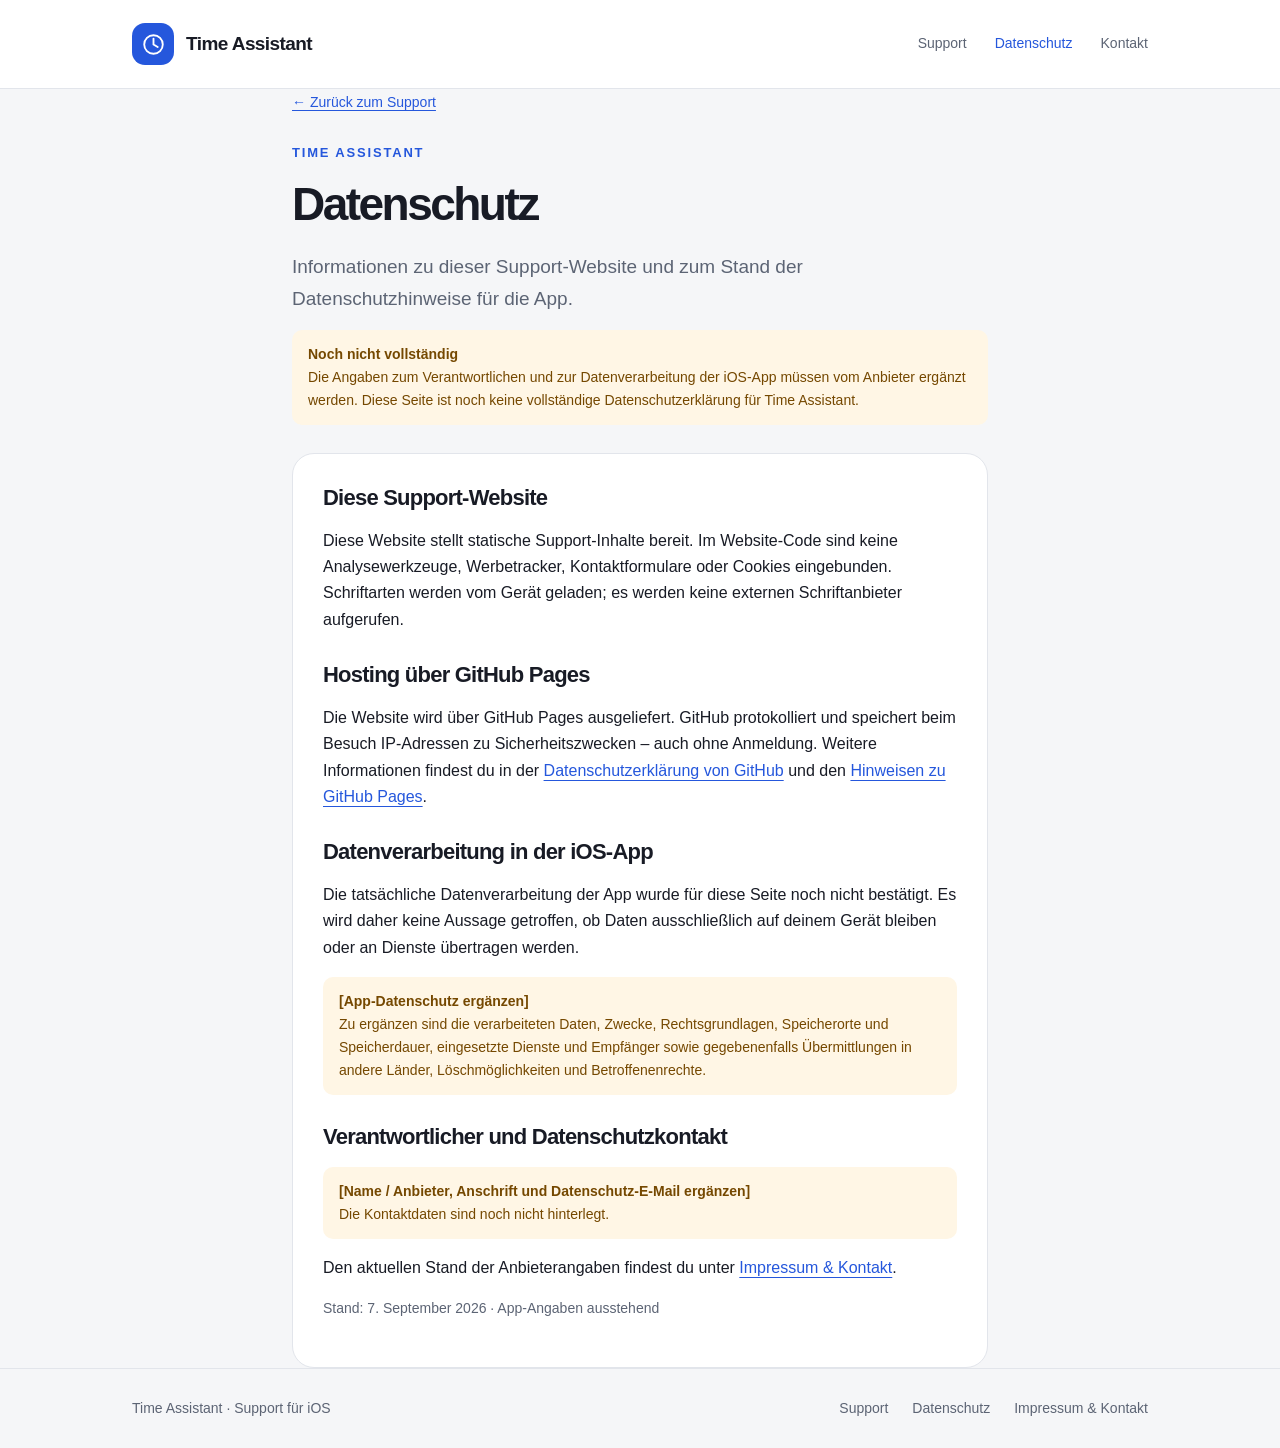
==== datenschutz.html @ ed407273 "Add responsive Time Assistant support website" ====
<!doctype html><html lang="de"><head><meta charset="utf-8"><meta name="viewport" content="width=device-width,initial-scale=1"><meta name="description" content="Datenschutzhinweise für die Support-Website von Time Assistant und noch zu ergänzende App-Angaben."><meta name="theme-color" content="#2557dc"><title>Datenschutz · Time Assistant</title><link rel="stylesheet" href="styles.css"><link rel="icon" href="favicon.svg" type="image/svg+xml"></head><body><a class="skip" href="#inhalt">Zum Inhalt springen</a><header><div class="wrap bar"><a class="brand" href="index.html"><span class="mark" aria-hidden="true"><svg viewBox="0 0 32 32" fill="none" stroke="currentColor" stroke-width="2.2" stroke-linecap="round"><circle cx="16" cy="16" r="11"/><path d="M16 9v7l5 3"/></svg></span>Time Assistant</a><nav aria-label="Hauptnavigation"><a href="index.html">Support</a><a href="datenschutz.html" aria-current="page">Datenschutz</a><a href="impressum.html">Kontakt</a></nav></div></header><main id="inhalt" class="wrap document"><a class="back" href="index.html">← Zurück zum Support</a><p class="eyebrow">Time Assistant</p><h1>Datenschutz</h1><p class="lead">Informationen zu dieser Support-Website und zum Stand der Datenschutzhinweise für die App.</p><div class="placeholder"><strong>Noch nicht vollständig</strong>Die Angaben zum Verantwortlichen und zur Datenverarbeitung der iOS-App müssen vom Anbieter ergänzt werden. Diese Seite ist noch keine vollständige Datenschutzerklärung für Time Assistant.</div><section class="card"><h2>Diese Support-Website</h2><p>Diese Website stellt statische Support-Inhalte bereit. Im Website-Code sind keine Analysewerkzeuge, Werbetracker, Kontaktformulare oder Cookies eingebunden. Schriftarten werden vom Gerät geladen; es werden keine externen Schriftanbieter aufgerufen.</p><h2>Hosting über GitHub Pages</h2><p>Die Website wird über GitHub Pages ausgeliefert. GitHub protokolliert und speichert beim Besuch IP-Adressen zu Sicherheitszwecken – auch ohne Anmeldung. Weitere Informationen findest du in der <a href="https://docs.github.com/en/site-policy/privacy-policies/github-general-privacy-statement">Datenschutzerklärung von GitHub</a> und den <a href="https://docs.github.com/en/pages/getting-started-with-github-pages/what-is-github-pages">Hinweisen zu GitHub Pages</a>.</p><h2>Datenverarbeitung in der iOS-App</h2><p>Die tatsächliche Datenverarbeitung der App wurde für diese Seite noch nicht bestätigt. Es wird daher keine Aussage getroffen, ob Daten ausschließlich auf deinem Gerät bleiben oder an Dienste übertragen werden.</p><p class="placeholder"><strong>[App-Datenschutz ergänzen]</strong>Zu ergänzen sind die verarbeiteten Daten, Zwecke, Rechtsgrundlagen, Speicherorte und Speicherdauer, eingesetzte Dienste und Empfänger sowie gegebenenfalls Übermittlungen in andere Länder, Löschmöglichkeiten und Betroffenenrechte.</p><h2>Verantwortlicher und Datenschutzkontakt</h2><p class="placeholder"><strong>[Name / Anbieter, Anschrift und Datenschutz-E-Mail ergänzen]</strong>Die Kontaktdaten sind noch nicht hinterlegt.</p><p>Den aktuellen Stand der Anbieterangaben findest du unter <a href="impressum.html">Impressum &amp; Kontakt</a>.</p><p class="small">Stand: 7. September 2026 · App-Angaben ausstehend</p></section></main><footer><div class="wrap footer-row"><p>Time Assistant <span aria-hidden="true">·</span> Support für iOS</p><div class="footer-links"><a href="index.html">Support</a><a href="datenschutz.html">Datenschutz</a><a href="impressum.html">Impressum &amp; Kontakt</a></div></div></footer></body></html>
---- styles.css ----
:root{color-scheme:light dark;--bg:#f5f6f8;--surface:#fff;--ink:#181b25;--muted:#5c6474;--line:#e2e5eb;--accent:#2557dc;--tint:#edf2ff;--notice:#fff6e5;--notice-ink:#754800}*{box-sizing:border-box}html{scroll-behavior:smooth;scroll-padding-top:6rem}body{margin:0;font-family:-apple-system,BlinkMacSystemFont,"Segoe UI",sans-serif;font-size:16px;line-height:1.65;background:var(--bg);color:var(--ink);-webkit-font-smoothing:antialiased}a{color:var(--accent);text-underline-offset:.22em}a:hover{text-decoration:underline}a:focus-visible,summary:focus-visible{outline:3px solid var(--accent);outline-offset:5px;border-radius:5px}.skip{position:absolute;left:1rem;top:-5rem;padding:.7rem;background:var(--surface);z-index:3}.skip:focus{top:1rem}.wrap{max-width:1080px;margin:auto;padding:0 32px}header{background:var(--surface);border-bottom:1px solid var(--line)}.bar{display:flex;align-items:center;justify-content:space-between;gap:24px;min-height:88px}.brand{display:flex;align-items:center;gap:12px;color:var(--ink);font-weight:650;text-decoration:none;letter-spacing:-.03em;font-size:19px}.mark{display:grid;place-items:center;width:42px;height:42px;background:var(--accent);color:white;border-radius:13px;flex-shrink:0}.mark svg{width:27px;height:27px}nav{display:flex;gap:28px}nav a{font-size:14px;color:var(--muted);text-decoration:none}nav a[aria-current=page]{color:var(--accent)}main{padding-top:68px;padding-bottom:76px}.eyebrow{color:var(--accent);font-size:13px;font-weight:700;letter-spacing:.14em;text-transform:uppercase;margin:0 0 16px}h1{font-size:clamp(38px,6vw,62px);line-height:1.08;letter-spacing:-.055em;font-weight:700;margin:0 0 22px}h2{font-size:28px;line-height:1.25;letter-spacing:-.035em;margin:0 0 16px}h3{font-size:18px;line-height:1.4;margin:0 0 8px}p{margin:0 0 16px}.lead{font-size:19px;line-height:1.65;color:var(--muted);max-width:570px}.intro{display:grid;grid-template-columns:1.25fr 1fr;gap:64px;align-items:start}.intro-copy{padding:16px 0 30px}.button{display:inline-flex;align-items:center;justify-content:center;min-height:48px;background:var(--accent);color:#fff;border-radius:12px;text-decoration:none;padding:11px 21px;font-size:15px;font-weight:600;margin-top:12px}.button:hover{filter:brightness(.92);text-decoration:none}.card{background:var(--surface);border:1px solid var(--line);border-radius:22px;padding:30px}.contact-card{border-top:4px solid var(--accent)}.small{font-size:14px;color:var(--muted)}.badge{display:inline-block;font-size:12px;letter-spacing:.045em;font-weight:700;background:var(--notice);color:var(--notice-ink);border-radius:6px;padding:3px 8px;margin-bottom:16px}.placeholder{background:var(--notice);color:var(--notice-ink);padding:13px 16px;border-radius:10px;font-size:14px;overflow-wrap:anywhere}.placeholder strong{display:block}.contact-card h2{font-size:24px}.contact-card p:last-child{margin-bottom:0}.section{margin-top:66px}.section-head{display:flex;align-items:baseline;justify-content:space-between;gap:20px;margin-bottom:20px}.section-head p{color:var(--muted);font-size:14px}.faq{border:1px solid var(--line);border-radius:20px;overflow:hidden;background:var(--surface)}details+details{border-top:1px solid var(--line)}summary{cursor:pointer;display:flex;justify-content:space-between;align-items:center;gap:20px;padding:23px 26px;list-style:none;font-weight:600;line-height:1.45}summary::-webkit-details-marker{display:none}summary::after{content:'+';font-size:24px;font-weight:400;color:var(--accent);flex-shrink:0}details[open] summary::after{content:'−'}details p{padding:0 26px 24px;margin:0;color:var(--muted);max-width:850px}.links{display:grid;grid-template-columns:1fr 1fr;gap:20px;margin-top:24px}.link-card{display:block;text-decoration:none;color:var(--ink);padding:25px 28px}.link-card:hover{border-color:var(--accent);text-decoration:none}.link-card p{font-size:14px;color:var(--muted);margin:0}.link-card h3{display:flex;justify-content:space-between}.arrow{color:var(--accent)}footer{border-top:1px solid var(--line);padding:28px 0;color:var(--muted);font-size:14px}.footer-row{display:flex;justify-content:space-between;gap:20px}.footer-row p{margin:0}.footer-links{display:flex;flex-wrap:wrap;gap:24px}.footer-links a{color:var(--muted);text-decoration:none}.document{max-width:760px}.document h1{font-size:46px}.document .card{margin-top:28px}.document h2{font-size:22px;margin-top:28px}.document h2:first-child{margin-top:0}.document ul{padding-left:22px;color:var(--muted)}.document .back{display:inline-block;margin-bottom:28px;font-size:14px}.document p{overflow-wrap:anywhere}@media(max-width:720px){.wrap{padding:0 22px}.bar{min-height:80px;gap:16px;flex-wrap:wrap;padding-top:16px;padding-bottom:16px}nav{gap:20px}.brand{font-size:18px}main{padding-top:38px;padding-bottom:48px}.intro{grid-template-columns:1fr;gap:16px}.intro-copy{padding:0}.lead{font-size:18px}.card{padding:24px}.section{margin-top:42px}.section-head{display:block}.section-head h2{margin-bottom:8px}.section-head p{margin-bottom:0}.links{grid-template-columns:1fr;gap:14px}summary{padding:20px}details p{padding:0 20px 22px}.footer-row{flex-direction:column;gap:14px}.document h1{font-size:36px}}@media(prefers-color-scheme:dark){:root{--bg:#101216;--surface:#191c23;--ink:#f1f3f9;--muted:#adb5c6;--line:#303641;--accent:#89aaff;--tint:#202b45;--notice:#302818;--notice-ink:#f2cd86}.button,.mark{background:#365fdf;color:white}}@media(prefers-reduced-motion:reduce){html{scroll-behavior:auto}}
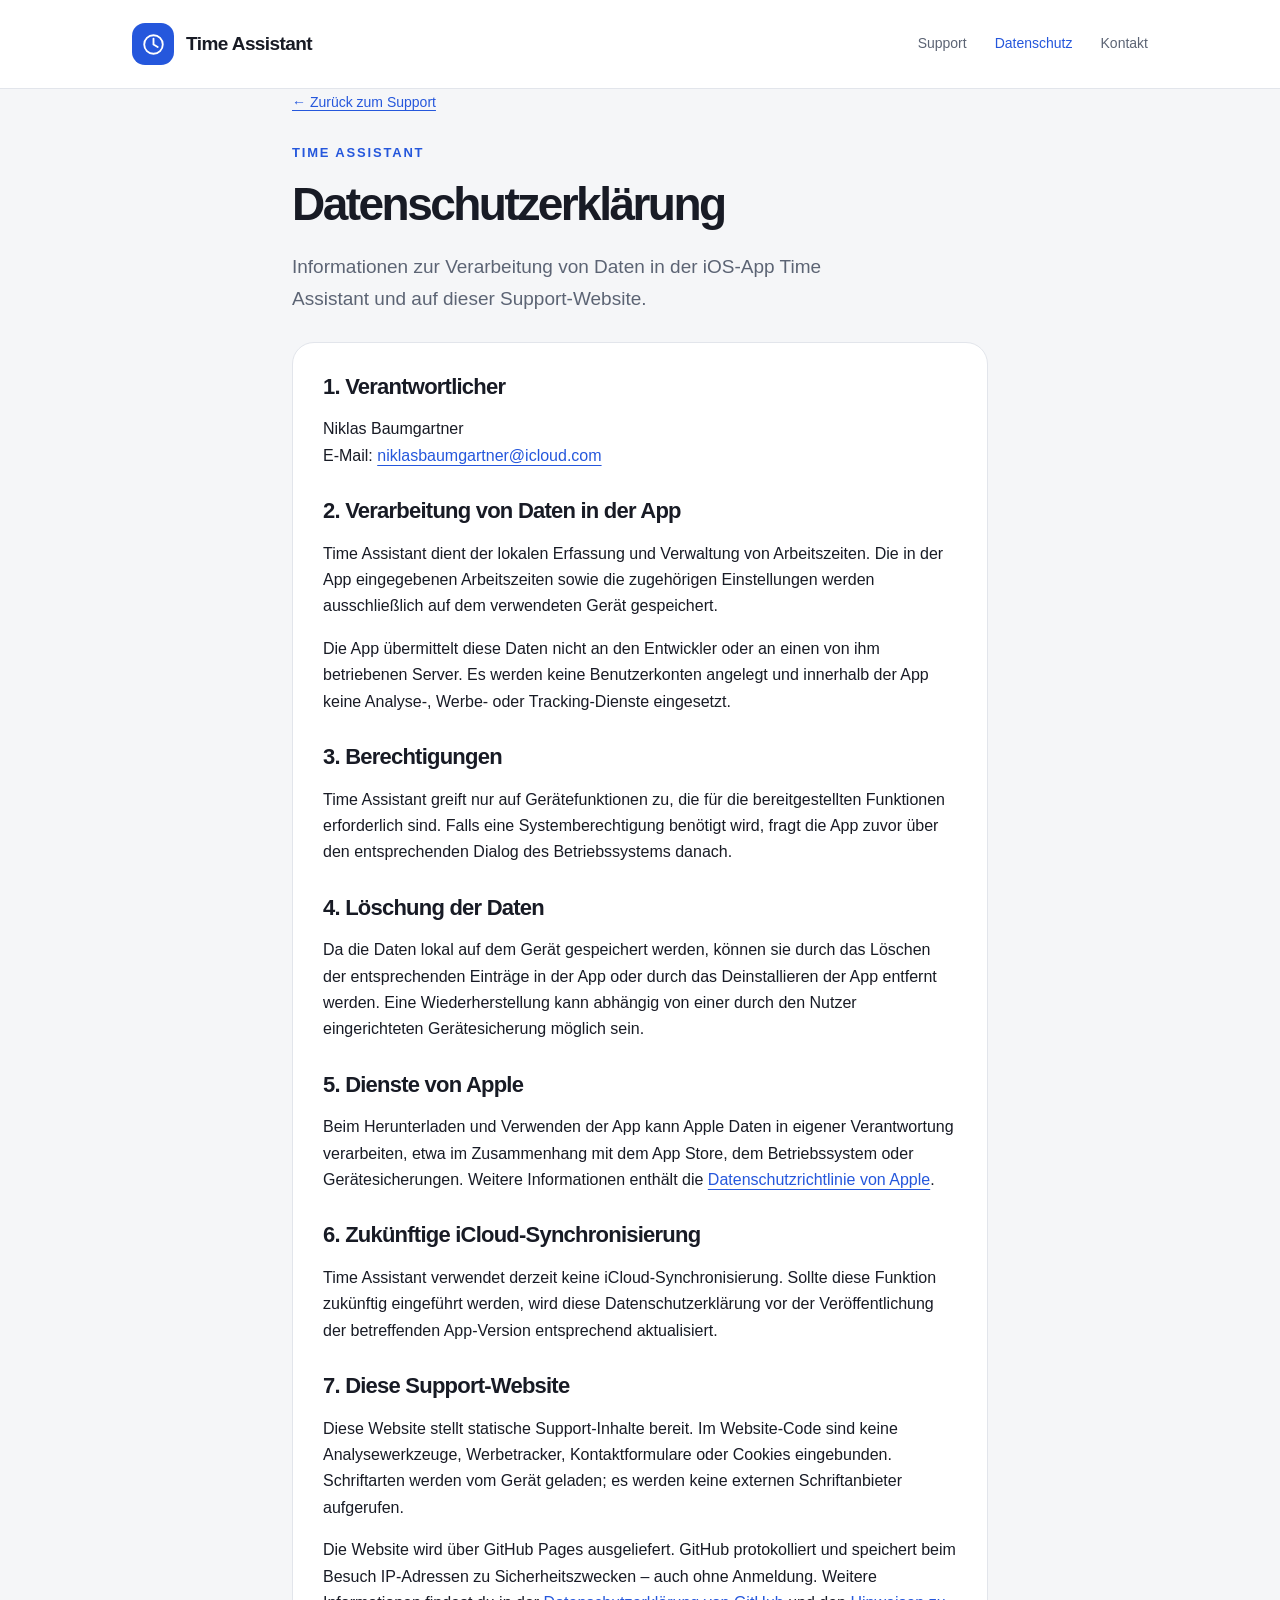
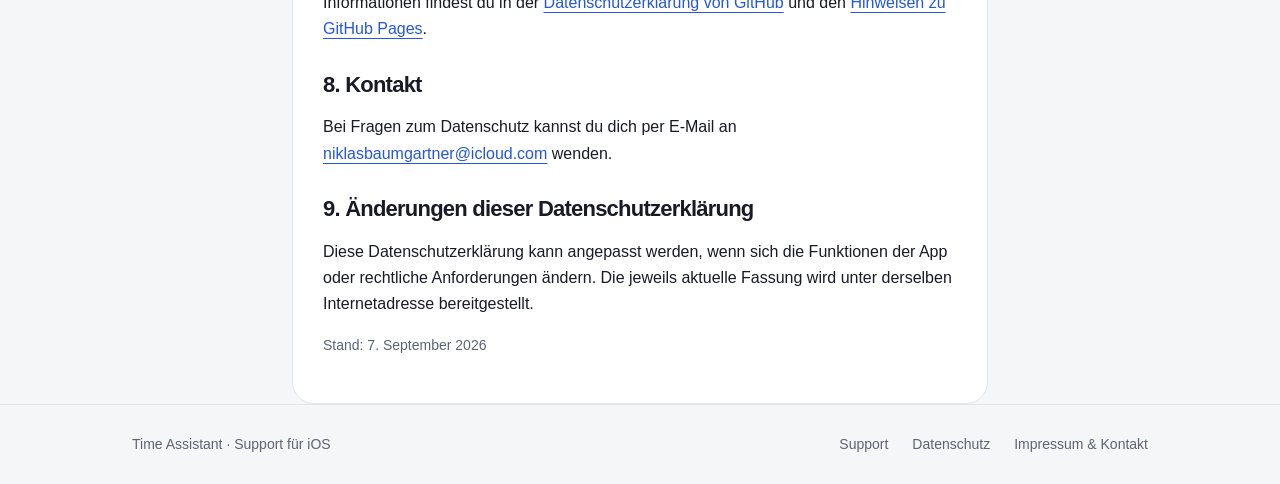
==== commit 2b35b560: "Add support email and final privacy policy" ====
--- a/datenschutz.html
+++ b/datenschutz.html
@@ -1 +1,33 @@
-<!doctype html><html lang="de"><head><meta charset="utf-8"><meta name="viewport" content="width=device-width,initial-scale=1"><meta name="description" content="Datenschutzhinweise für die Support-Website von Time Assistant und noch zu ergänzende App-Angaben."><meta name="theme-color" content="#2557dc"><title>Datenschutz · Time Assistant</title><link rel="stylesheet" href="styles.css"><link rel="icon" href="favicon.svg" type="image/svg+xml"></head><body><a class="skip" href="#inhalt">Zum Inhalt springen</a><header><div class="wrap bar"><a class="brand" href="index.html"><span class="mark" aria-hidden="true"><svg viewBox="0 0 32 32" fill="none" stroke="currentColor" stroke-width="2.2" stroke-linecap="round"><circle cx="16" cy="16" r="11"/><path d="M16 9v7l5 3"/></svg></span>Time Assistant</a><nav aria-label="Hauptnavigation"><a href="index.html">Support</a><a href="datenschutz.html" aria-current="page">Datenschutz</a><a href="impressum.html">Kontakt</a></nav></div></header><main id="inhalt" class="wrap document"><a class="back" href="index.html">← Zurück zum Support</a><p class="eyebrow">Time Assistant</p><h1>Datenschutz</h1><p class="lead">Informationen zu dieser Support-Website und zum Stand der Datenschutzhinweise für die App.</p><div class="placeholder"><strong>Noch nicht vollständig</strong>Die Angaben zum Verantwortlichen und zur Datenverarbeitung der iOS-App müssen vom Anbieter ergänzt werden. Diese Seite ist noch keine vollständige Datenschutzerklärung für Time Assistant.</div><section class="card"><h2>Diese Support-Website</h2><p>Diese Website stellt statische Support-Inhalte bereit. Im Website-Code sind keine Analysewerkzeuge, Werbetracker, Kontaktformulare oder Cookies eingebunden. Schriftarten werden vom Gerät geladen; es werden keine externen Schriftanbieter aufgerufen.</p><h2>Hosting über GitHub Pages</h2><p>Die Website wird über GitHub Pages ausgeliefert. GitHub protokolliert und speichert beim Besuch IP-Adressen zu Sicherheitszwecken – auch ohne Anmeldung. Weitere Informationen findest du in der <a href="https://docs.github.com/en/site-policy/privacy-policies/github-general-privacy-statement">Datenschutzerklärung von GitHub</a> und den <a href="https://docs.github.com/en/pages/getting-started-with-github-pages/what-is-github-pages">Hinweisen zu GitHub Pages</a>.</p><h2>Datenverarbeitung in der iOS-App</h2><p>Die tatsächliche Datenverarbeitung der App wurde für diese Seite noch nicht bestätigt. Es wird daher keine Aussage getroffen, ob Daten ausschließlich auf deinem Gerät bleiben oder an Dienste übertragen werden.</p><p class="placeholder"><strong>[App-Datenschutz ergänzen]</strong>Zu ergänzen sind die verarbeiteten Daten, Zwecke, Rechtsgrundlagen, Speicherorte und Speicherdauer, eingesetzte Dienste und Empfänger sowie gegebenenfalls Übermittlungen in andere Länder, Löschmöglichkeiten und Betroffenenrechte.</p><h2>Verantwortlicher und Datenschutzkontakt</h2><p class="placeholder"><strong>[Name / Anbieter, Anschrift und Datenschutz-E-Mail ergänzen]</strong>Die Kontaktdaten sind noch nicht hinterlegt.</p><p>Den aktuellen Stand der Anbieterangaben findest du unter <a href="impressum.html">Impressum &amp; Kontakt</a>.</p><p class="small">Stand: 7. September 2026 · App-Angaben ausstehend</p></section></main><footer><div class="wrap footer-row"><p>Time Assistant <span aria-hidden="true">·</span> Support für iOS</p><div class="footer-links"><a href="index.html">Support</a><a href="datenschutz.html">Datenschutz</a><a href="impressum.html">Impressum &amp; Kontakt</a></div></div></footer></body></html>+<!doctype html>
+<html lang="de">
+<head>
+  <meta charset="utf-8">
+  <meta name="viewport" content="width=device-width,initial-scale=1">
+  <meta name="description" content="Datenschutzerklärung für die iOS-App Time Assistant und ihre Support-Website.">
+  <meta name="theme-color" content="#2557dc">
+  <title>Datenschutz · Time Assistant</title>
+  <link rel="stylesheet" href="styles.css">
+  <link rel="icon" href="favicon.svg" type="image/svg+xml">
+</head>
+<body>
+  <a class="skip" href="#inhalt">Zum Inhalt springen</a>
+  <header><div class="wrap bar"><a class="brand" href="index.html"><span class="mark" aria-hidden="true"><svg viewBox="0 0 32 32" fill="none" stroke="currentColor" stroke-width="2.2" stroke-linecap="round"><circle cx="16" cy="16" r="11"/><path d="M16 9v7l5 3"/></svg></span>Time Assistant</a><nav aria-label="Hauptnavigation"><a href="index.html">Support</a><a href="datenschutz.html" aria-current="page">Datenschutz</a><a href="impressum.html">Kontakt</a></nav></div></header>
+  <main id="inhalt" class="wrap document">
+    <a class="back" href="index.html">← Zurück zum Support</a>
+    <p class="eyebrow">Time Assistant</p><h1>Datenschutzerklärung</h1><p class="lead">Informationen zur Verarbeitung von Daten in der iOS-App Time Assistant und auf dieser Support-Website.</p>
+    <section class="card">
+      <h2>1. Verantwortlicher</h2><p>Niklas Baumgartner<br>E-Mail: <a href="mailto:niklasbaumgartner@icloud.com">niklasbaumgartner@icloud.com</a></p>
+      <h2>2. Verarbeitung von Daten in der App</h2><p>Time Assistant dient der lokalen Erfassung und Verwaltung von Arbeitszeiten. Die in der App eingegebenen Arbeitszeiten sowie die zugehörigen Einstellungen werden ausschließlich auf dem verwendeten Gerät gespeichert.</p><p>Die App übermittelt diese Daten nicht an den Entwickler oder an einen von ihm betriebenen Server. Es werden keine Benutzerkonten angelegt und innerhalb der App keine Analyse-, Werbe- oder Tracking-Dienste eingesetzt.</p>
+      <h2>3. Berechtigungen</h2><p>Time Assistant greift nur auf Gerätefunktionen zu, die für die bereitgestellten Funktionen erforderlich sind. Falls eine Systemberechtigung benötigt wird, fragt die App zuvor über den entsprechenden Dialog des Betriebssystems danach.</p>
+      <h2>4. Löschung der Daten</h2><p>Da die Daten lokal auf dem Gerät gespeichert werden, können sie durch das Löschen der entsprechenden Einträge in der App oder durch das Deinstallieren der App entfernt werden. Eine Wiederherstellung kann abhängig von einer durch den Nutzer eingerichteten Gerätesicherung möglich sein.</p>
+      <h2>5. Dienste von Apple</h2><p>Beim Herunterladen und Verwenden der App kann Apple Daten in eigener Verantwortung verarbeiten, etwa im Zusammenhang mit dem App Store, dem Betriebssystem oder Gerätesicherungen. Weitere Informationen enthält die <a href="https://www.apple.com/legal/privacy/de-ww/" rel="noopener noreferrer">Datenschutzrichtlinie von Apple</a>.</p>
+      <h2>6. Zukünftige iCloud-Synchronisierung</h2><p>Time Assistant verwendet derzeit keine iCloud-Synchronisierung. Sollte diese Funktion zukünftig eingeführt werden, wird diese Datenschutzerklärung vor der Veröffentlichung der betreffenden App-Version entsprechend aktualisiert.</p>
+      <h2>7. Diese Support-Website</h2><p>Diese Website stellt statische Support-Inhalte bereit. Im Website-Code sind keine Analysewerkzeuge, Werbetracker, Kontaktformulare oder Cookies eingebunden. Schriftarten werden vom Gerät geladen; es werden keine externen Schriftanbieter aufgerufen.</p><p>Die Website wird über GitHub Pages ausgeliefert. GitHub protokolliert und speichert beim Besuch IP-Adressen zu Sicherheitszwecken – auch ohne Anmeldung. Weitere Informationen findest du in der <a href="https://docs.github.com/en/site-policy/privacy-policies/github-general-privacy-statement">Datenschutzerklärung von GitHub</a> und den <a href="https://docs.github.com/en/pages/getting-started-with-github-pages/what-is-github-pages">Hinweisen zu GitHub Pages</a>.</p>
+      <h2>8. Kontakt</h2><p>Bei Fragen zum Datenschutz kannst du dich per E-Mail an <a href="mailto:niklasbaumgartner@icloud.com">niklasbaumgartner@icloud.com</a> wenden.</p>
+      <h2>9. Änderungen dieser Datenschutzerklärung</h2><p>Diese Datenschutzerklärung kann angepasst werden, wenn sich die Funktionen der App oder rechtliche Anforderungen ändern. Die jeweils aktuelle Fassung wird unter derselben Internetadresse bereitgestellt.</p>
+      <p class="small">Stand: 7. September 2026</p>
+    </section>
+  </main>
+  <footer><div class="wrap footer-row"><p>Time Assistant <span aria-hidden="true">·</span> Support für iOS</p><div class="footer-links"><a href="index.html">Support</a><a href="datenschutz.html">Datenschutz</a><a href="impressum.html">Impressum &amp; Kontakt</a></div></div></footer>
+</body>
+</html>
